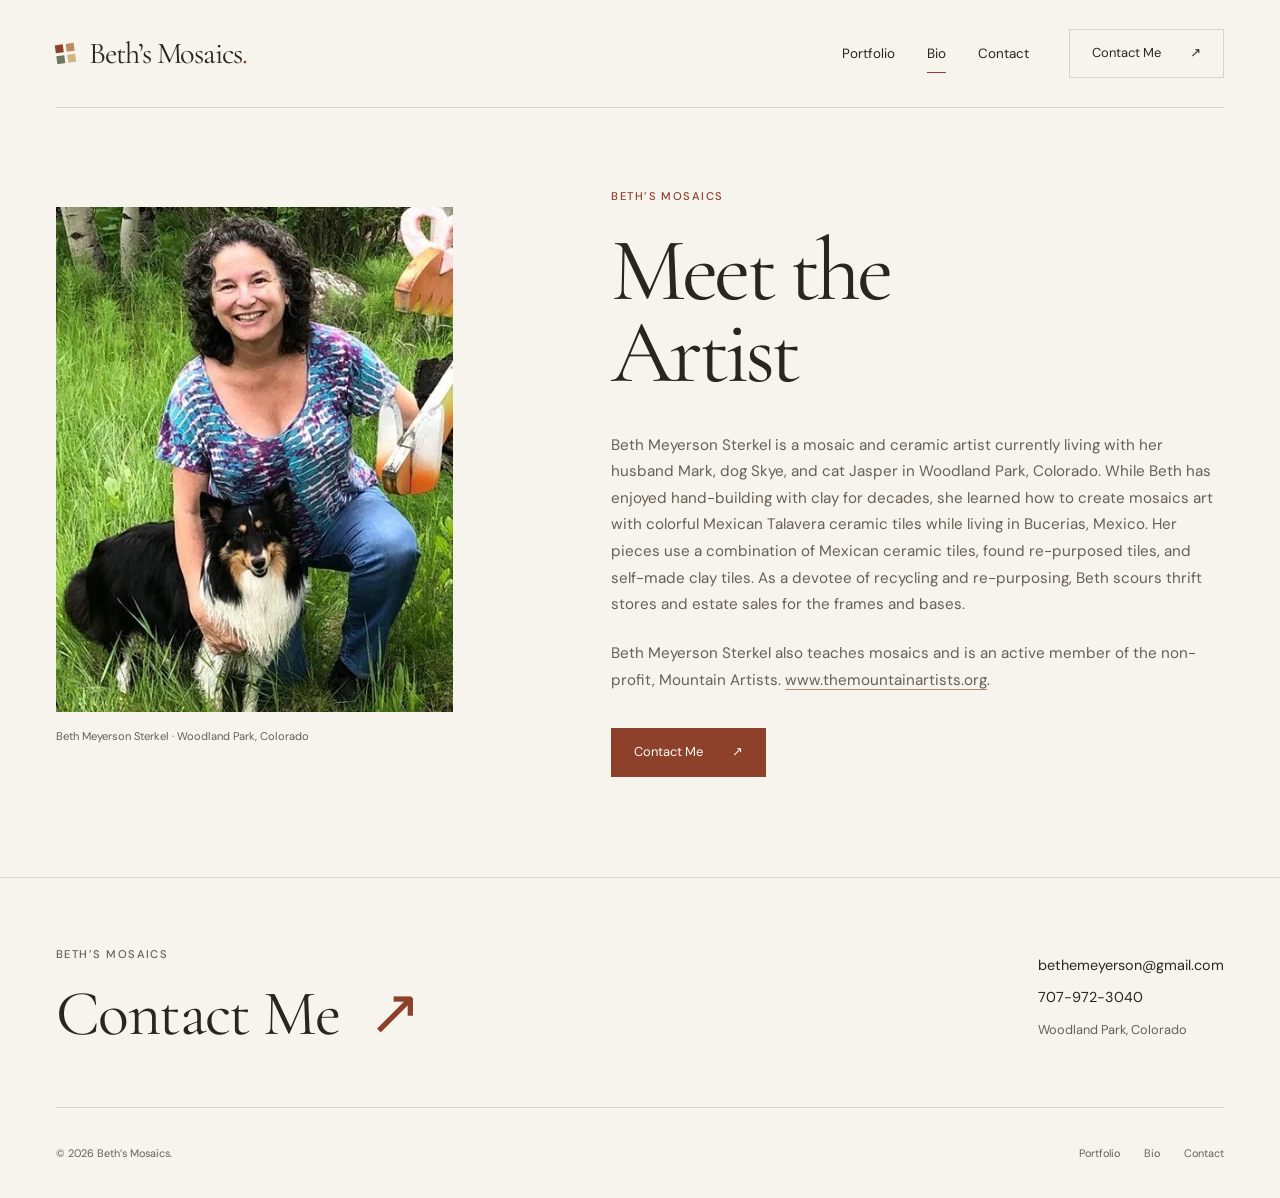
==== src/bio/index.html @ 2ccc6172 "feat(portfolio): add approved contemporary mosaic gallery" ====
<!doctype html>
<html lang="en">
  <head>
    <meta charset="utf-8">
    <meta name="viewport" content="width=device-width, initial-scale=1">
    <meta name="description" content="Meet Beth Meyerson Sterkel, a Colorado mosaic and ceramic artist inspired by Talavera tiles, found materials, and repurposed furniture.">
    <meta name="theme-color" content="#f7f4ee">
    <title>Meet the Artist | Beth’s Mosaics</title>
    <link rel="icon" href="../assets/images/favicon.svg" type="image/svg+xml">
    <link rel="preload" href="../assets/fonts/cormorant-garamond.woff2" as="font" type="font/woff2" crossorigin>
    <link rel="stylesheet" href="../assets/css/site.css">
    <script src="../assets/js/site.js" defer></script>
  </head>
  <body class="page-bio">
    <a class="skip-link" href="#main">Skip to content</a>
    <header class="site-header wrap">
      <a class="brand" href="../index.html"><span class="brand-mark" aria-hidden="true"><i></i><i></i><i></i><i></i></span>Beth’s Mosaics<span class="brand-dot" aria-hidden="true">.</span></a>
      <button class="menu-toggle" type="button" aria-controls="site-navigation" aria-expanded="false" hidden>Menu <span class="menu-icon" aria-hidden="true"></span></button>
      <nav class="site-nav" id="site-navigation" aria-label="Main navigation">
        <a href="../index.html">Portfolio</a>
        <a href="../bio/index.html" aria-current="page">Bio</a>
        <a href="../contact/index.html">Contact</a>
      </nav>
      <a class="header-contact button button-outline" href="../contact/index.html">Contact Me <span aria-hidden="true">↗</span></a>
    </header>
    <main id="main" tabindex="-1">
      <section class="bio-section wrap" id="artist-biography" aria-labelledby="bio-title">
        <figure class="portrait">
          <img class="" src="../assets/images/beth-meyerson-sterkel.webp" width="397" height="505" alt="Beth Meyerson Sterkel sitting outdoors with her dog." loading="eager" decoding="async">
          <figcaption>Beth Meyerson Sterkel · Woodland Park, Colorado</figcaption>
        </figure>
        <div class="bio-copy">
          <p class="eyebrow">Beth’s Mosaics</p>
          <h1 id="bio-title">Meet the<br>Artist</h1>
          <p>Beth Meyerson Sterkel is a mosaic and ceramic artist currently living with her husband Mark, dog Skye, and cat Jasper in Woodland Park, Colorado. While Beth has enjoyed hand-building with clay for decades, she learned how to create mosaics art with colorful Mexican Talavera ceramic tiles while living in Bucerias, Mexico. Her pieces use a combination of Mexican ceramic tiles, found re-purposed tiles, and self-made clay tiles. As a devotee of recycling and re-purposing, Beth scours thrift stores and estate sales for the frames and bases.</p>
          <p>Beth Meyerson Sterkel also teaches mosaics and is an active member of the non-profit, Mountain Artists. <a class="inline-link" href="http://www.themountainartists.org">www.themountainartists.org</a>.</p>
          <a class="button" href="../contact/index.html">Contact Me <span aria-hidden="true">↗</span></a>
        </div>
      </section>
    </main>
    <footer class="site-footer">
      <div class="footer-main wrap">
        <div>
          <p class="eyebrow">Beth’s Mosaics</p>
          <h2><a href="../contact/index.html">Contact Me <span aria-hidden="true">↗</span></a></h2>
        </div>
        <address>
          <a href="mailto:bethemeyerson@gmail.com">bethemeyerson@gmail.com</a>
          <a href="tel:+17079723040">707-972-3040</a>
          <span>Woodland Park, Colorado</span>
        </address>
      </div>
      <div class="footer-bottom wrap">
        <p>© 2026 Beth’s Mosaics.</p>
        <nav aria-label="Footer navigation">
          <a href="../index.html">Portfolio</a>
          <a href="../bio/index.html" aria-current="page">Bio</a>
          <a href="../contact/index.html">Contact</a>
        </nav>
      </div>
    </footer>
  </body>
</html>
---- src/assets/css/site.css ----
@font-face {
  font-family: "Cormorant Garamond";
  src: url("../fonts/cormorant-garamond.woff2") format("woff2");
  font-style: normal;
  font-weight: 400;
  font-display: swap;
}
@font-face {
  font-family: "DM Sans";
  src: url("../fonts/dm-sans.woff2") format("woff2");
  font-style: normal;
  font-weight: 400 500;
  font-display: swap;
}
:root {
  color-scheme: light;
  --paper: #f7f4ee;
  --ink: #29251f;
  --muted: #685f55;
  --accent: #8d412b;
  --line: #d9d2c7;
  --serif: "Cormorant Garamond", Georgia, serif;
  --sans: "DM Sans", system-ui, sans-serif;
  font-family: var(--sans);
  color: var(--ink);
  background: var(--paper);
  font-synthesis: none;
  scroll-behavior: smooth;
  scroll-padding-top: 2rem;
}
* { box-sizing: border-box; }
[hidden] { display: none !important; }
body { margin: 0; }
button, a { -webkit-tap-highlight-color: transparent; touch-action: manipulation; }
button { font: inherit; }
a { color: inherit; text-decoration: none; }
a:focus-visible, button:focus-visible, main:focus-visible { outline: 2px solid var(--accent); outline-offset: 5px; }
img { display: block; max-width: 100%; height: auto; }
figure, p, h1, h2, h3 { margin: 0; }
h1, h2, h3 { font-family: var(--serif); font-weight: 400; }
h1 { font-size: clamp(4.5rem, 8.2vw, 8rem); line-height: .92; letter-spacing: -.045em; }
h2 { font-size: clamp(3rem, 5.1vw, 4.7rem); line-height: 1.05; letter-spacing: -.025em; }
h3 { font-size: 1.75rem; line-height: 1.12; }
p { line-height: 1.75; }
::selection { background: #e8cbbb; color: var(--ink); }
.wrap { width: min(1280px, calc(100% - 112px)); margin-inline: auto; }
.eyebrow { font-size: .7rem; font-weight: 500; letter-spacing: .13em; text-transform: uppercase; line-height: 1.6; }
.skip-link { position: fixed; left: 1rem; top: -5rem; z-index: 20; padding: 1rem; background: var(--paper); border: 2px solid var(--accent); }
.skip-link:focus { top: 1rem; }
.site-header { min-height: 108px; display: flex; align-items: center; gap: 2.5rem; border-bottom: 1px solid var(--line); }
.brand { display: inline-flex; align-items: center; flex-shrink: 0; font-family: var(--serif); font-size: 1.9rem; letter-spacing: -.035em; }
.brand-dot { color: var(--accent); }
.brand-mark { display: grid; grid-template-columns: repeat(2, 8px); gap: 3px; transform: rotate(-8deg); margin-right: 14px; }
.brand-mark i { display: block; width: 8px; height: 8px; background: var(--accent); }
.brand-mark i:nth-child(2) { background: #bb8c66; }
.brand-mark i:nth-child(3) { background: #6d7964; }
.brand-mark i:nth-child(4) { background: #d0b484; }
.site-nav { display: flex; align-items: center; gap: 2rem; margin-left: auto; font-size: .84rem; }
.site-nav a { position: relative; padding-block: .7rem; }
.site-nav a::after { content: ""; position: absolute; left: 0; right: 0; bottom: 0; height: 1px; background: var(--accent); transform: scaleX(0); transform-origin: left; transition: transform .2s; }
.site-nav a:hover::after, .site-nav a[aria-current]::after { transform: scaleX(1); }
.button { display: inline-flex; align-items: center; justify-content: space-between; gap: 1.8rem; padding: 15px 22px; background: var(--accent); border: 1px solid var(--accent); color: #fffaf5; font-size: .81rem; line-height: 1.3; min-height: 48px; transition: background .2s, color .2s; }
.button:hover { background: #743521; border-color: #743521; }
.button-outline { background: transparent; color: var(--ink); border-color: var(--line); }
.button-outline:hover { background: var(--ink); border-color: var(--ink); color: var(--paper); }
.text-link { display: inline-flex; align-items: center; gap: 1.1rem; border-bottom: 1px solid var(--line); padding-block: .5rem; min-height: 44px; font-size: .83rem; }
.text-link:hover { border-color: var(--accent); color: var(--accent); }
.inline-link { text-decoration: underline; text-underline-offset: 4px; text-decoration-color: #aa8c76; }
.inline-link:hover { color: var(--accent); }
.menu-toggle { display: none; }
.hero { display: grid; grid-template-columns: .9fr 1.1fr; align-items: center; gap: clamp(2rem, 6vw, 7rem); padding-block: 64px 88px; }
.hero-copy .eyebrow { margin-bottom: 2.2rem; color: var(--accent); }
.hero-copy h1 { margin-bottom: 2rem; }
.intro { max-width: 34ch; font-size: 1rem; color: var(--muted); }
.hero-actions { display: flex; flex-wrap: wrap; align-items: center; gap: 1.5rem; margin-top: 2rem; }
.hero-art { min-width: 0; }
.hero-art > a { display: block; overflow: hidden; }
.hero-art img { width: 100%; aspect-ratio: 1; object-fit: cover; transition: transform .6s; }
.hero-art > a:hover img { transform: scale(1.015); }
.hero-art figcaption { display: flex; justify-content: space-between; gap: 1rem; padding-top: 14px; color: var(--muted); font-size: .66rem; line-height: 1.5; }
.hero-art figcaption span:last-child { flex-shrink: 0; }
.portfolio-section { border-top: 1px solid var(--line); padding-block: 58px 90px; }
.section-heading { display: flex; justify-content: space-between; align-items: end; gap: 1rem; margin-bottom: 40px; }
.section-heading .text-link { margin-bottom: .3rem; }
.artwork-grid { display: grid; grid-template-columns: repeat(3, minmax(0, 1fr)); column-gap: 28px; row-gap: 42px; }
.artwork-card { min-width: 0; }
.artwork-card > a { display: block; }
.card-image { position: relative; overflow: hidden; background: #e8e1d7; }
.card-image img { width: 100%; aspect-ratio: 1; object-fit: cover; transition: transform .5s; }
.artwork-card:hover img { transform: scale(1.025); }
.card-arrow { position: absolute; right: 14px; top: 14px; display: grid; place-items: center; width: 34px; height: 34px; background: var(--paper); color: var(--ink); border-radius: 50%; }
.card-caption { margin-top: 16px; }
.card-caption h3 { font-size: clamp(1.5rem, 2vw, 1.85rem); }
.card-caption p { margin-top: 7px; color: var(--muted); font-size: .72rem; }
.process-section { background: #eee8dd; padding-block: 84px; }
.process-intro { display: grid; grid-template-columns: 1.1fr .9fr; align-items: center; gap: 100px; margin-bottom: 64px; }
.process-intro .eyebrow { color: var(--accent); margin-bottom: 1rem; }
.process-intro h2 { margin-bottom: 1.5rem; }
.process-intro p:not(.eyebrow) { max-width: 48ch; color: #5d554b; font-size: .98rem; }
.process-materials { width: 100%; max-height: 380px; object-fit: cover; }
.process-steps { list-style: none; margin: 0; padding: 0; display: grid; grid-template-columns: repeat(3, minmax(0, 1fr)); gap: 28px; }
.process-steps img { width: 100%; aspect-ratio: 1.25; object-fit: cover; }
.process-steps h3 { font-size: 2.05rem; margin-top: 22px; }
.process-steps p { color: var(--muted); font-size: .85rem; margin-top: 9px; max-width: 33ch; }
.site-footer { padding-top: 68px; background: var(--paper); }
.footer-main { display: flex; justify-content: space-between; gap: 2rem; padding-bottom: 60px; }
.footer-main .eyebrow { color: var(--muted); margin-bottom: 1rem; }
.footer-main h2 { font-size: clamp(3rem, 5vw, 4.5rem); }
.footer-main h2 span { color: var(--accent); margin-left: 1rem; }
.footer-main address { display: flex; flex-direction: column; gap: 11px; align-self: center; font-size: .9rem; font-style: normal; line-height: 1.5; }
.footer-main address a:hover { color: var(--accent); }
.footer-main address span { color: var(--muted); font-size: .8rem; }
.footer-bottom { border-top: 1px solid var(--line); display: flex; justify-content: space-between; gap: 2rem; align-items: center; padding-block: 25px; font-size: .68rem; color: var(--muted); }
.footer-bottom nav { display: flex; gap: 1.5rem; }
.footer-bottom nav a { padding-block: .8rem; }
.footer-bottom nav a:hover { color: var(--accent); }
.bio-section { display: grid; grid-template-columns: .85fr 1.15fr; gap: clamp(3rem, 8vw, 8rem); padding-block: 80px 100px; align-items: start; }
.portrait { padding-top: 1.2rem; }
.portrait img { width: 100%; max-width: 397px; }
.portrait figcaption { font-size: .7rem; color: var(--muted); margin-top: 16px; line-height: 1.6; }
.bio-copy .eyebrow { color: var(--accent); margin-bottom: 1.5rem; }
.bio-copy h1 { font-size: clamp(4rem, 7vw, 7rem); margin-bottom: 2.3rem; }
.bio-copy > p:not(.eyebrow) { color: var(--muted); margin-bottom: 1.4rem; font-size: .95rem; }
.bio-copy .button { margin-top: .8rem; }
.page-bio .site-footer, .page-contact .site-footer, .page-project .site-footer { border-top: 1px solid var(--line); }
.contact-section { display: grid; grid-template-columns: 1fr 1fr; gap: clamp(2rem, 8vw, 8rem); padding-block: 90px 110px; align-items: center; }
.contact-copy > .eyebrow { color: var(--accent); margin-bottom: 2rem; }
.contact-copy h1 { margin-bottom: 2.2rem; }
.contact-copy h2 { font-size: 2rem; margin-bottom: 1rem; }
.contact-copy > p:not(.eyebrow) { color: var(--muted); max-width: 40ch; font-size: .95rem; }
.contact-copy > .text-link { margin-top: 1.5rem; }
.contact-panel { padding: 44px 36px; background: #eee8dd; }
.contact-option { display: block; padding-block: 24px 30px; border-bottom: 1px solid #c9c0b2; }
.contact-option:first-child { padding-top: 0; }
.contact-option .eyebrow { display: block; color: var(--muted); margin-bottom: 14px; }
.contact-value { font-family: var(--serif); font-size: clamp(1.65rem, 2.4vw, 2.25rem); line-height: 1.3; overflow-wrap: anywhere; }
.contact-option:hover .contact-value { color: var(--accent); }
.contact-value > span { color: var(--accent); white-space: nowrap; }
.contact-location { display: flex; align-items: center; gap: 1.3rem; margin-top: 32px; }
.contact-location p { line-height: 1.6; color: var(--muted); font-size: .86rem; }
.location-mark { font-size: 2.8rem; color: var(--accent); line-height: 1; }
.project-section { padding-top: 42px; }
.back-link { display: inline-flex; align-items: center; gap: 1rem; font-size: .78rem; min-height: 44px; color: var(--muted); margin-bottom: 38px; }
.back-link:hover { color: var(--accent); }
.project-layout { display: grid; grid-template-columns: .8fr 1.4fr; gap: clamp(2rem, 5vw, 5rem); align-items: start; }
.project-copy > .eyebrow { color: var(--accent); margin-bottom: 1.2rem; }
.project-copy h1 { font-size: clamp(3.5rem, 4.8vw, 5.4rem); line-height: .98; letter-spacing: -.03em; overflow-wrap: break-word; }
.project-meta { margin: 2.2rem 0; padding-top: 1.5rem; border-top: 1px solid var(--line); }
.project-meta div + div { margin-top: 1.4rem; }
.project-meta dt { color: var(--muted); font-size: .66rem; text-transform: uppercase; letter-spacing: .1em; margin-bottom: 8px; }
.project-meta dd { margin: 0; font-size: .9rem; line-height: 1.6; }
.artwork-figure { position: relative; background: #e8e1d7; min-width: 0; }
.project-image { width: 100%; max-height: 76vh; object-fit: contain; }
.enlarge-button { position: absolute; bottom: 18px; right: 18px; background: var(--paper); color: var(--ink); border: 1px solid var(--line); padding: 13px 18px; font-size: .73rem; min-height: 44px; cursor: pointer; }
.enlarge-button:hover { background: var(--ink); border-color: var(--ink); color: var(--paper); }
.project-navigation { display: grid; grid-template-columns: repeat(2, minmax(0, 1fr)); gap: 2rem; border-top: 1px solid var(--line); margin-top: 60px; padding-block: 28px 44px; }
.project-navigation a { display: flex; flex-direction: column; gap: 10px; padding-block: .5rem; }
.project-navigation a:hover { color: var(--accent); }
.project-navigation .eyebrow { color: var(--muted); font-size: .63rem; }
.project-navigation a > span:last-child { font-family: var(--serif); font-size: 1.9rem; line-height: 1.1; }
.next-project { grid-column: 2; text-align: right; }
.image-dialog { max-width: calc(100vw - 32px); max-height: calc(100dvh - 32px); padding: 52px 18px 18px; border: 0; background: var(--paper); color: var(--ink); }
.image-dialog::backdrop { background: rgb(25 21 17 / .85); }
.image-dialog img { width: auto; height: auto; max-width: calc(100vw - 68px); max-height: calc(100dvh - 128px); object-fit: contain; }
.dialog-close { position: absolute; top: 4px; right: 12px; min-width: 64px; min-height: 44px; background: transparent; border: 0; color: var(--ink); cursor: pointer; font-size: .8rem; }
body.dialog-open { overflow: hidden; }
@media (min-width: 1001px) {
  .artwork-card:nth-child(3n + 2) { padding-top: 32px; }
}
@media (max-width: 1000px) {
  .wrap { width: calc(100% - 64px); }
  .site-header { gap: 1.5rem; min-height: 96px; }
  .site-nav { gap: 1.4rem; }
  .header-contact { display: none; }
  .hero { gap: 2rem; padding-block: 54px 64px; }
  .hero-actions { gap: 1rem; }
  .artwork-grid { grid-template-columns: repeat(2, minmax(0, 1fr)); }
  .process-intro { gap: 3rem; }
  .process-steps { gap: 22px; }
  .bio-section { gap: 3rem; }
  .contact-section { gap: 2rem; }
  .contact-panel { padding: 34px 24px; }
}
@media (max-width: 760px) {
  .wrap { width: calc(100% - 40px); }
  .site-header { min-height: 86px; flex-wrap: wrap; gap: 0; padding-block: 22px; }
  .brand { font-size: 1.7rem; }
  .brand-mark { margin-right: 10px; }
  .site-nav { width: 100%; margin-left: 0; margin-top: 14px; gap: 1.8rem; }
  .js .menu-toggle { display: inline-flex; align-items: center; gap: 12px; margin-left: auto; padding: 8px 0 8px 12px; background: none; border: 0; min-height: 44px; font-size: .75rem; color: var(--ink); cursor: pointer; }
  .menu-icon, .menu-icon::after { display: block; width: 18px; height: 1px; background: currentColor; }
  .menu-icon::after { content: ""; transform: translateY(5px); }
  .js .site-nav { flex-direction: column; align-items: stretch; gap: 0; padding-top: 14px; }
  .js .site-nav a { padding-block: 13px; }
  .js .site-nav a::after { right: auto; width: 40px; bottom: 8px; }
  .hero { grid-template-columns: 1fr; gap: 40px; padding-block: 46px 52px; }
  .hero-copy .eyebrow { margin-bottom: 1.5rem; }
  .hero-copy h1 { font-size: clamp(4.5rem, 15vw, 7rem); margin-bottom: 1.7rem; }
  .intro { max-width: 36ch; }
  .hero-actions { margin-top: 1.5rem; gap: 1.3rem; }
  .hero-art figcaption { font-size: .63rem; }
  .portfolio-section { padding-block: 42px 54px; }
  .section-heading { margin-bottom: 28px; }
  .section-heading h2 { font-size: 3.2rem; }
  .artwork-grid { gap: 30px 20px; }
  .card-caption h3 { font-size: 1.5rem; }
  .process-section { padding-block: 50px; }
  .process-intro { grid-template-columns: 1fr; gap: 30px; margin-bottom: 40px; }
  .process-intro p:not(.eyebrow) { max-width: none; }
  .process-materials { max-height: 320px; }
  .process-steps { grid-template-columns: 1fr; gap: 34px; }
  .process-steps img { aspect-ratio: 1.25; }
  .process-steps h3 { margin-top: 18px; }
  .footer-main { flex-direction: column; gap: 30px; padding-bottom: 36px; }
  .footer-main address { align-self: start; }
  .site-footer { padding-top: 42px; }
  .footer-bottom { padding-block: 20px; gap: 16px; flex-wrap: wrap; }
  .footer-bottom nav { gap: 20px; }
  .bio-section { grid-template-columns: 1fr; padding-block: 48px 56px; gap: 32px; }
  .portrait { padding-top: 0; }
  .portrait img { max-width: 397px; }
  .bio-copy h1 { font-size: clamp(4rem, 15vw, 6rem); }
  .contact-section { grid-template-columns: 1fr; padding-block: 48px 56px; gap: 40px; }
  .contact-copy h1 { font-size: clamp(4.5rem, 16vw, 7rem); }
  .contact-panel { padding: 32px 24px; }
  .contact-value { font-size: 1.9rem; }
  .project-section { padding-top: 22px; }
  .back-link { margin-bottom: 24px; }
  .project-layout { grid-template-columns: 1fr; gap: 32px; }
  .project-copy h1 { font-size: clamp(3.2rem, 11vw, 5rem); max-width: 16ch; }
  .project-meta { margin-block: 1.7rem; }
  .project-image { max-height: none; }
  .project-navigation { margin-top: 36px; gap: 1.5rem; padding-bottom: 34px; }
  .project-navigation a > span:last-child { font-size: 1.4rem; }
  .project-navigation .eyebrow { font-size: .58rem; letter-spacing: .07em; }
}
@media (max-width: 640px) {
  .artwork-grid { grid-template-columns: 1fr; row-gap: 32px; }
  .card-caption h3 { font-size: 1.8rem; }
  .card-caption p { font-size: .75rem; }
}
@media (prefers-reduced-motion: reduce) {
  :root { scroll-behavior: auto; }
  *, *::before, *::after { transition: none !important; }
}
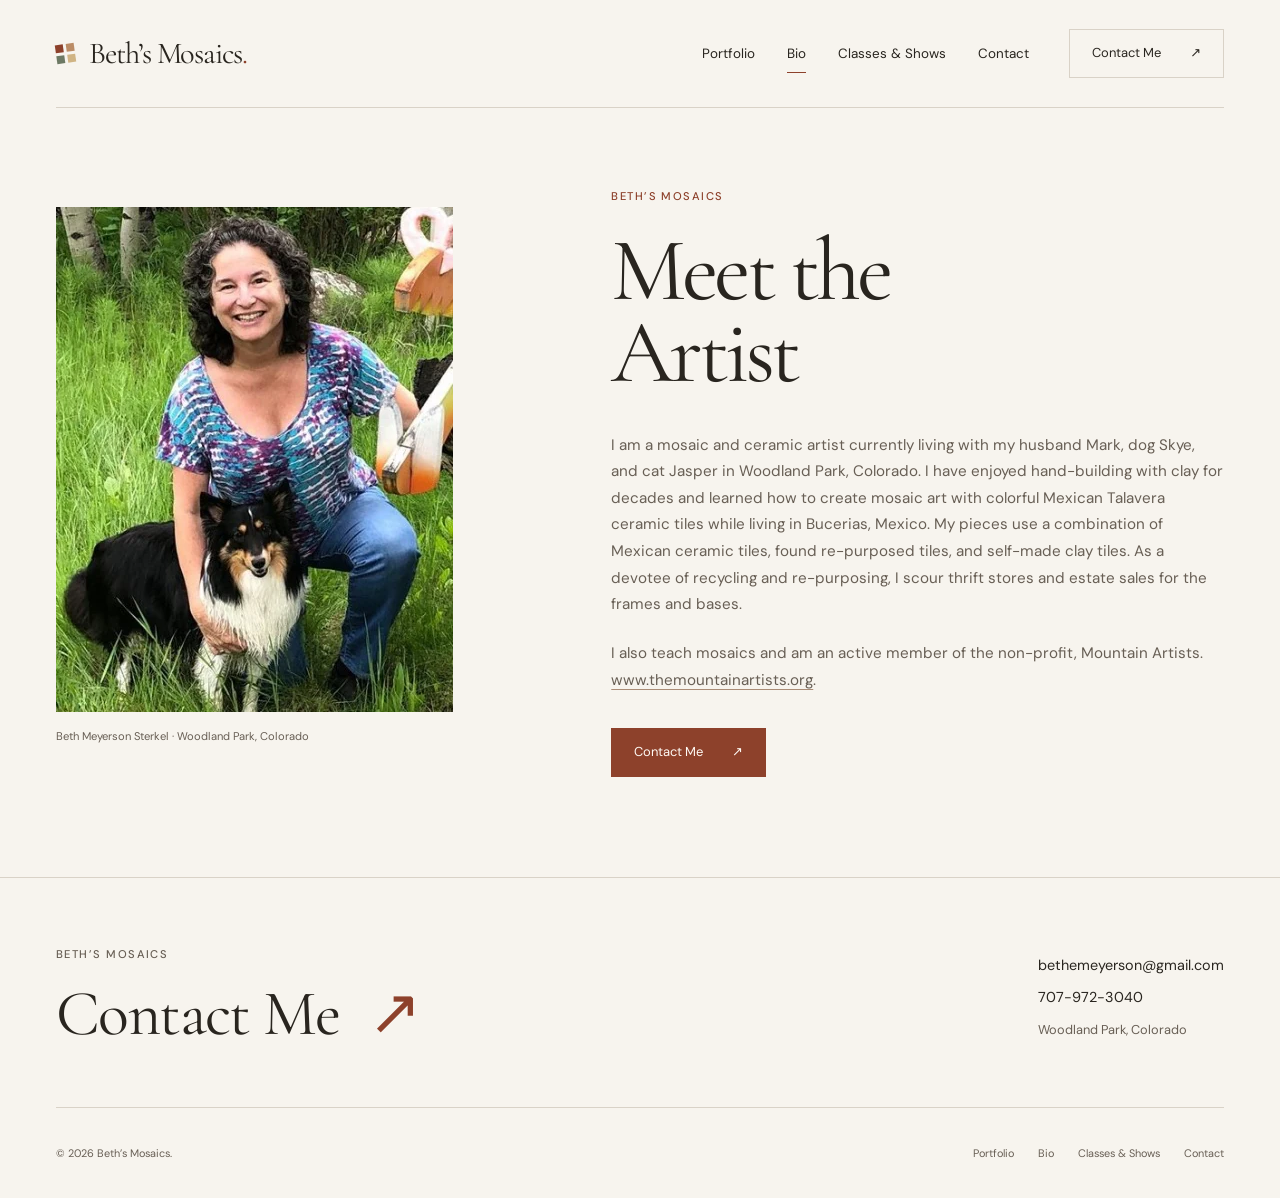
==== commit a4182bfb: "feat(portfolio): simplify artwork display and add classes and shows" ====
--- a/src/bio/index.html
+++ b/src/bio/index.html
@@ -19,6 +19,7 @@
       <nav class="site-nav" id="site-navigation" aria-label="Main navigation">
         <a href="../index.html">Portfolio</a>
         <a href="../bio/index.html" aria-current="page">Bio</a>
+        <a href="../classes-and-shows/index.html">Classes &amp; Shows</a>
         <a href="../contact/index.html">Contact</a>
       </nav>
       <a class="header-contact button button-outline" href="../contact/index.html">Contact Me <span aria-hidden="true">↗</span></a>
@@ -32,8 +33,8 @@
         <div class="bio-copy">
           <p class="eyebrow">Beth’s Mosaics</p>
           <h1 id="bio-title">Meet the<br>Artist</h1>
-          <p>Beth Meyerson Sterkel is a mosaic and ceramic artist currently living with her husband Mark, dog Skye, and cat Jasper in Woodland Park, Colorado. While Beth has enjoyed hand-building with clay for decades, she learned how to create mosaics art with colorful Mexican Talavera ceramic tiles while living in Bucerias, Mexico. Her pieces use a combination of Mexican ceramic tiles, found re-purposed tiles, and self-made clay tiles. As a devotee of recycling and re-purposing, Beth scours thrift stores and estate sales for the frames and bases.</p>
-          <p>Beth Meyerson Sterkel also teaches mosaics and is an active member of the non-profit, Mountain Artists. <a class="inline-link" href="http://www.themountainartists.org">www.themountainartists.org</a>.</p>
+          <p>I am a mosaic and ceramic artist currently living with my husband Mark, dog Skye, and cat Jasper in Woodland Park, Colorado. I have enjoyed hand-building with clay for decades and learned how to create mosaic art with colorful Mexican Talavera ceramic tiles while living in Bucerias, Mexico. My pieces use a combination of Mexican ceramic tiles, found re-purposed tiles, and self-made clay tiles. As a devotee of recycling and re-purposing, I scour thrift stores and estate sales for the frames and bases.</p>
+          <p>I also teach mosaics and am an active member of the non-profit, Mountain Artists. <a class="inline-link" href="http://www.themountainartists.org">www.themountainartists.org</a>.</p>
           <a class="button" href="../contact/index.html">Contact Me <span aria-hidden="true">↗</span></a>
         </div>
       </section>
@@ -55,6 +56,7 @@
         <nav aria-label="Footer navigation">
           <a href="../index.html">Portfolio</a>
           <a href="../bio/index.html" aria-current="page">Bio</a>
+          <a href="../classes-and-shows/index.html">Classes &amp; Shows</a>
           <a href="../contact/index.html">Contact</a>
         </nav>
       </div>
--- a/src/assets/css/site.css
+++ b/src/assets/css/site.css
@@ -56,7 +56,7 @@
 .brand-mark i:nth-child(3) { background: #6d7964; }
 .brand-mark i:nth-child(4) { background: #d0b484; }
 .site-nav { display: flex; align-items: center; gap: 2rem; margin-left: auto; font-size: .84rem; }
-.site-nav a { position: relative; padding-block: .7rem; }
+.site-nav a { white-space: nowrap; position: relative; padding-block: .7rem; }
 .site-nav a::after { content: ""; position: absolute; left: 0; right: 0; bottom: 0; height: 1px; background: var(--accent); transform: scaleX(0); transform-origin: left; transition: transform .2s; }
 .site-nav a:hover::after, .site-nav a[aria-current]::after { transform: scaleX(1); }
 .button { display: inline-flex; align-items: center; justify-content: space-between; gap: 1.8rem; padding: 15px 22px; background: var(--accent); border: 1px solid var(--accent); color: #fffaf5; font-size: .81rem; line-height: 1.3; min-height: 48px; transition: background .2s, color .2s; }
@@ -74,9 +74,7 @@
 .intro { max-width: 34ch; font-size: 1rem; color: var(--muted); }
 .hero-actions { display: flex; flex-wrap: wrap; align-items: center; gap: 1.5rem; margin-top: 2rem; }
 .hero-art { min-width: 0; }
-.hero-art > a { display: block; overflow: hidden; }
-.hero-art img { width: 100%; aspect-ratio: 1; object-fit: cover; transition: transform .6s; }
-.hero-art > a:hover img { transform: scale(1.015); }
+.hero-art img { width: 100%; aspect-ratio: 1; object-fit: contain; }
 .hero-art figcaption { display: flex; justify-content: space-between; gap: 1rem; padding-top: 14px; color: var(--muted); font-size: .66rem; line-height: 1.5; }
 .hero-art figcaption span:last-child { flex-shrink: 0; }
 .portfolio-section { border-top: 1px solid var(--line); padding-block: 58px 90px; }
@@ -84,11 +82,8 @@
 .section-heading .text-link { margin-bottom: .3rem; }
 .artwork-grid { display: grid; grid-template-columns: repeat(3, minmax(0, 1fr)); column-gap: 28px; row-gap: 42px; }
 .artwork-card { min-width: 0; }
-.artwork-card > a { display: block; }
 .card-image { position: relative; overflow: hidden; background: #e8e1d7; }
-.card-image img { width: 100%; aspect-ratio: 1; object-fit: cover; transition: transform .5s; }
-.artwork-card:hover img { transform: scale(1.025); }
-.card-arrow { position: absolute; right: 14px; top: 14px; display: grid; place-items: center; width: 34px; height: 34px; background: var(--paper); color: var(--ink); border-radius: 50%; }
+.card-image img { width: 100%; aspect-ratio: 1; object-fit: contain; }
 .card-caption { margin-top: 16px; }
 .card-caption h3 { font-size: clamp(1.5rem, 2vw, 1.85rem); }
 .card-caption p { margin-top: 7px; color: var(--muted); font-size: .72rem; }
@@ -111,7 +106,7 @@
 .footer-main address a:hover { color: var(--accent); }
 .footer-main address span { color: var(--muted); font-size: .8rem; }
 .footer-bottom { border-top: 1px solid var(--line); display: flex; justify-content: space-between; gap: 2rem; align-items: center; padding-block: 25px; font-size: .68rem; color: var(--muted); }
-.footer-bottom nav { display: flex; gap: 1.5rem; }
+.footer-bottom nav { display: flex; flex-wrap: wrap; gap: 1.5rem; }
 .footer-bottom nav a { padding-block: .8rem; }
 .footer-bottom nav a:hover { color: var(--accent); }
 .bio-section { display: grid; grid-template-columns: .85fr 1.15fr; gap: clamp(3rem, 8vw, 8rem); padding-block: 80px 100px; align-items: start; }
@@ -122,7 +117,7 @@
 .bio-copy h1 { font-size: clamp(4rem, 7vw, 7rem); margin-bottom: 2.3rem; }
 .bio-copy > p:not(.eyebrow) { color: var(--muted); margin-bottom: 1.4rem; font-size: .95rem; }
 .bio-copy .button { margin-top: .8rem; }
-.page-bio .site-footer, .page-contact .site-footer, .page-project .site-footer { border-top: 1px solid var(--line); }
+.page-bio .site-footer, .page-contact .site-footer, .page-events .site-footer { border-top: 1px solid var(--line); }
 .contact-section { display: grid; grid-template-columns: 1fr 1fr; gap: clamp(2rem, 8vw, 8rem); padding-block: 90px 110px; align-items: center; }
 .contact-copy > .eyebrow { color: var(--accent); margin-bottom: 2rem; }
 .contact-copy h1 { margin-bottom: 2.2rem; }
@@ -139,31 +134,11 @@
 .contact-location { display: flex; align-items: center; gap: 1.3rem; margin-top: 32px; }
 .contact-location p { line-height: 1.6; color: var(--muted); font-size: .86rem; }
 .location-mark { font-size: 2.8rem; color: var(--accent); line-height: 1; }
-.project-section { padding-top: 42px; }
-.back-link { display: inline-flex; align-items: center; gap: 1rem; font-size: .78rem; min-height: 44px; color: var(--muted); margin-bottom: 38px; }
-.back-link:hover { color: var(--accent); }
-.project-layout { display: grid; grid-template-columns: .8fr 1.4fr; gap: clamp(2rem, 5vw, 5rem); align-items: start; }
-.project-copy > .eyebrow { color: var(--accent); margin-bottom: 1.2rem; }
-.project-copy h1 { font-size: clamp(3.5rem, 4.8vw, 5.4rem); line-height: .98; letter-spacing: -.03em; overflow-wrap: break-word; }
-.project-meta { margin: 2.2rem 0; padding-top: 1.5rem; border-top: 1px solid var(--line); }
-.project-meta div + div { margin-top: 1.4rem; }
-.project-meta dt { color: var(--muted); font-size: .66rem; text-transform: uppercase; letter-spacing: .1em; margin-bottom: 8px; }
-.project-meta dd { margin: 0; font-size: .9rem; line-height: 1.6; }
-.artwork-figure { position: relative; background: #e8e1d7; min-width: 0; }
-.project-image { width: 100%; max-height: 76vh; object-fit: contain; }
-.enlarge-button { position: absolute; bottom: 18px; right: 18px; background: var(--paper); color: var(--ink); border: 1px solid var(--line); padding: 13px 18px; font-size: .73rem; min-height: 44px; cursor: pointer; }
-.enlarge-button:hover { background: var(--ink); border-color: var(--ink); color: var(--paper); }
-.project-navigation { display: grid; grid-template-columns: repeat(2, minmax(0, 1fr)); gap: 2rem; border-top: 1px solid var(--line); margin-top: 60px; padding-block: 28px 44px; }
-.project-navigation a { display: flex; flex-direction: column; gap: 10px; padding-block: .5rem; }
-.project-navigation a:hover { color: var(--accent); }
-.project-navigation .eyebrow { color: var(--muted); font-size: .63rem; }
-.project-navigation a > span:last-child { font-family: var(--serif); font-size: 1.9rem; line-height: 1.1; }
-.next-project { grid-column: 2; text-align: right; }
-.image-dialog { max-width: calc(100vw - 32px); max-height: calc(100dvh - 32px); padding: 52px 18px 18px; border: 0; background: var(--paper); color: var(--ink); }
-.image-dialog::backdrop { background: rgb(25 21 17 / .85); }
-.image-dialog img { width: auto; height: auto; max-width: calc(100vw - 68px); max-height: calc(100dvh - 128px); object-fit: contain; }
-.dialog-close { position: absolute; top: 4px; right: 12px; min-width: 64px; min-height: 44px; background: transparent; border: 0; color: var(--ink); cursor: pointer; font-size: .8rem; }
-body.dialog-open { overflow: hidden; }
+.events-section { padding-block: 90px 110px; }
+.events-section .eyebrow { color: var(--accent); margin-bottom: 2rem; }
+.events-section h1 { max-width: 10ch; margin-bottom: 2rem; }
+.events-section > p:not(.eyebrow) { max-width: 42ch; color: var(--muted); }
+.events-section .button { margin-top: 2rem; }
 @media (min-width: 1001px) {
   .artwork-card:nth-child(3n + 2) { padding-top: 32px; }
 }
@@ -186,7 +161,7 @@
   .site-header { min-height: 86px; flex-wrap: wrap; gap: 0; padding-block: 22px; }
   .brand { font-size: 1.7rem; }
   .brand-mark { margin-right: 10px; }
-  .site-nav { width: 100%; margin-left: 0; margin-top: 14px; gap: 1.8rem; }
+  .site-nav { width: 100%; flex-wrap: wrap; margin-left: 0; margin-top: 14px; gap: .5rem 1.5rem; }
   .js .menu-toggle { display: inline-flex; align-items: center; gap: 12px; margin-left: auto; padding: 8px 0 8px 12px; background: none; border: 0; min-height: 44px; font-size: .75rem; color: var(--ink); cursor: pointer; }
   .menu-icon, .menu-icon::after { display: block; width: 18px; height: 1px; background: currentColor; }
   .menu-icon::after { content: ""; transform: translateY(5px); }
@@ -216,6 +191,8 @@
   .site-footer { padding-top: 42px; }
   .footer-bottom { padding-block: 20px; gap: 16px; flex-wrap: wrap; }
   .footer-bottom nav { gap: 20px; }
+  .events-section { padding-block: 48px 56px; }
+  .events-section h1 { font-size: clamp(4rem, 15vw, 7rem); }
   .bio-section { grid-template-columns: 1fr; padding-block: 48px 56px; gap: 32px; }
   .portrait { padding-top: 0; }
   .portrait img { max-width: 397px; }
@@ -224,15 +201,6 @@
   .contact-copy h1 { font-size: clamp(4.5rem, 16vw, 7rem); }
   .contact-panel { padding: 32px 24px; }
   .contact-value { font-size: 1.9rem; }
-  .project-section { padding-top: 22px; }
-  .back-link { margin-bottom: 24px; }
-  .project-layout { grid-template-columns: 1fr; gap: 32px; }
-  .project-copy h1 { font-size: clamp(3.2rem, 11vw, 5rem); max-width: 16ch; }
-  .project-meta { margin-block: 1.7rem; }
-  .project-image { max-height: none; }
-  .project-navigation { margin-top: 36px; gap: 1.5rem; padding-bottom: 34px; }
-  .project-navigation a > span:last-child { font-size: 1.4rem; }
-  .project-navigation .eyebrow { font-size: .58rem; letter-spacing: .07em; }
 }
 @media (max-width: 640px) {
   .artwork-grid { grid-template-columns: 1fr; row-gap: 32px; }
